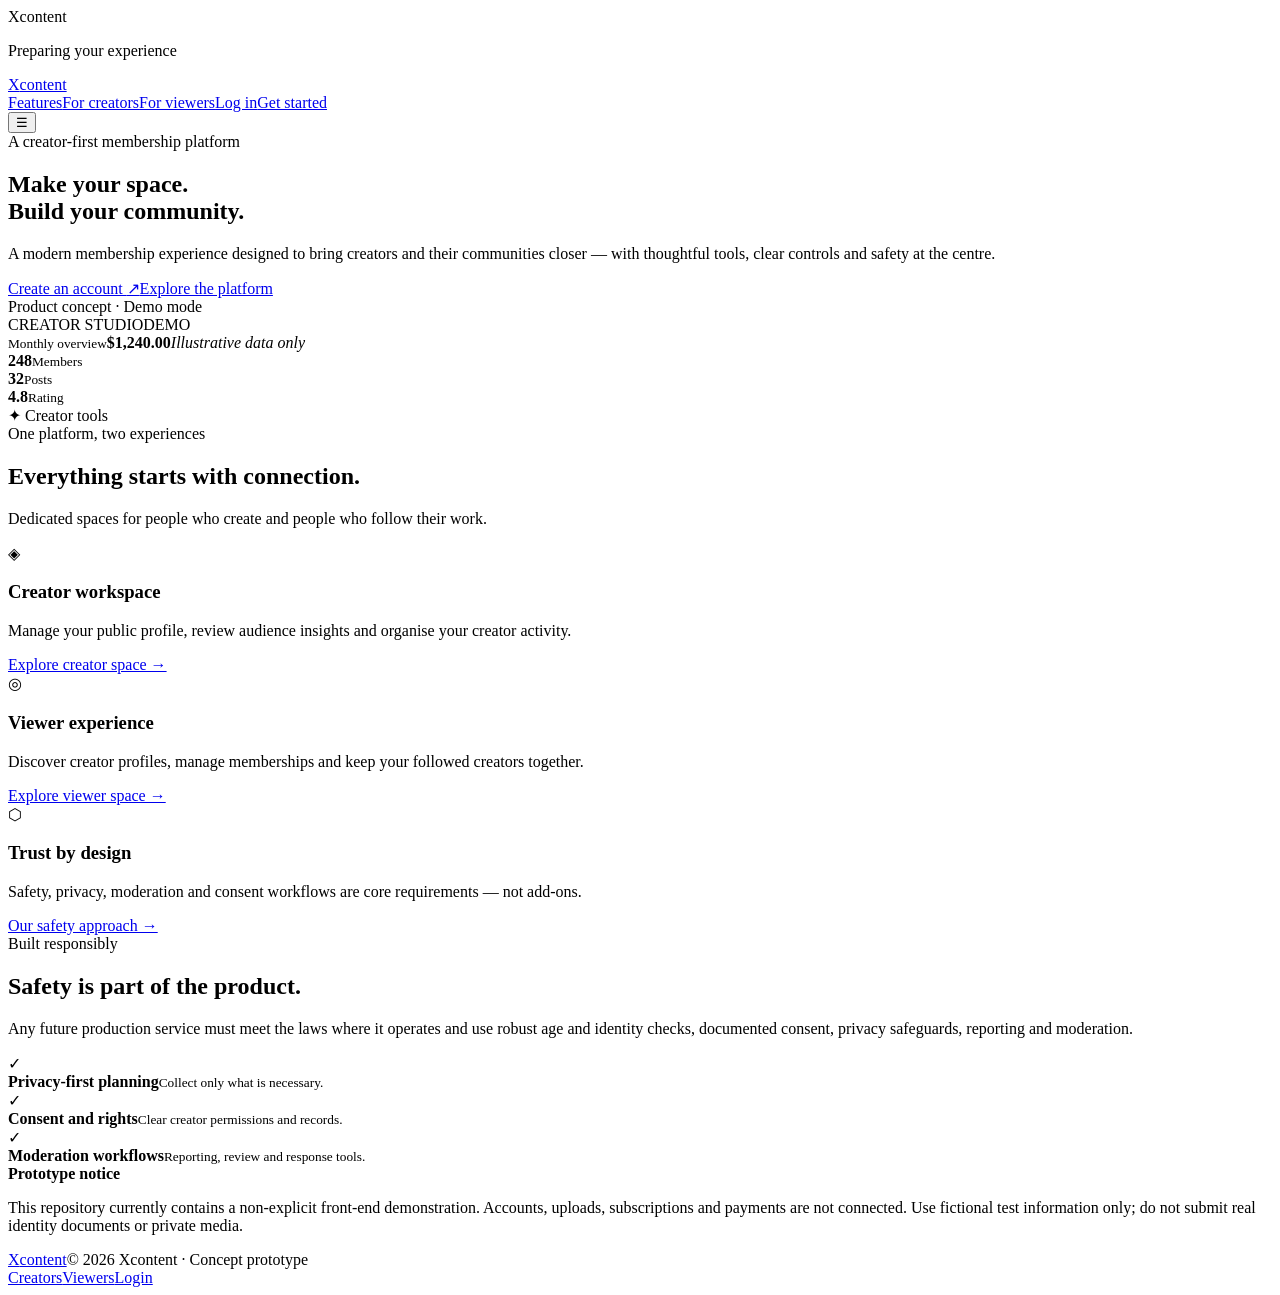
==== index.html @ 1360cf76 "Add Xcontent public homepage" ====
<!doctype html>
<html lang="en">
<head>
  <meta charset="utf-8"><meta name="viewport" content="width=device-width,initial-scale=1">
  <meta name="theme-color" content="#09090e">
  <meta name="description" content="Xcontent — a creator-first membership platform concept.">
  <title>Xcontent — Your content. Your community.</title>
  <link rel="stylesheet" href="assets/css/styles.css">
  <script defer src="assets/js/loader.js"></script><script defer src="assets/js/app.js"></script>
</head>
<body data-page="home">
  <div class="page-loader" id="pageLoader"><div class="loader-mark">X<span>content</span></div><div class="loader-track"><i></i></div><p>Preparing your experience</p></div>
  <header class="site-header"><a class="brand" href="index.html">X<span>content</span></a><nav><a href="#features">Features</a><a href="creator/index.html">For creators</a><a href="viewer/index.html">For viewers</a><a class="nav-login" href="auth/login.html">Log in</a><a class="button button-small" href="auth/register.html">Get started</a></nav><button class="menu-toggle" aria-label="Open menu">☰</button></header>
  <main>
    <section class="hero container">
      <div class="hero-copy"><span class="eyebrow">A creator-first membership platform</span><h1>Make your space.<br><span class="gradient-text">Build your community.</span></h1><p class="lead">A modern membership experience designed to bring creators and their communities closer — with thoughtful tools, clear controls and safety at the centre.</p><div class="hero-actions"><a class="button" href="auth/register.html">Create an account <span>↗</span></a><a class="button button-ghost" href="#features">Explore the platform</a></div><div class="hero-note"><span class="status-dot"></span> Product concept · Demo mode</div></div>
      <div class="hero-art"><div class="glow-orb"></div><div class="dashboard-preview"><div class="preview-top"><span>CREATOR STUDIO</span><span class="demo-pill">DEMO</span></div><div class="preview-balance"><small>Monthly overview</small><strong>$1,240<span>.00</span></strong><em>Illustrative data only</em></div><div class="preview-chart"><i style="height:30%"></i><i style="height:47%"></i><i style="height:38%"></i><i style="height:68%"></i><i style="height:55%"></i><i style="height:86%"></i><i style="height:72%"></i><i style="height:100%"></i></div><div class="preview-stats"><div><b>248</b><small>Members</small></div><div><b>32</b><small>Posts</small></div><div><b>4.8</b><small>Rating</small></div></div></div><div class="floating-chip">✦ Creator tools</div></div>
    </section>
    <section class="section container" id="features"><div class="section-heading"><span class="eyebrow">One platform, two experiences</span><h2>Everything starts with <span class="gradient-text">connection.</span></h2><p>Dedicated spaces for people who create and people who follow their work.</p></div><div class="feature-grid"><article class="feature-card"><div class="feature-icon">◈</div><h3>Creator workspace</h3><p>Manage your public profile, review audience insights and organise your creator activity.</p><a href="creator/index.html" class="text-link">Explore creator space →</a></article><article class="feature-card"><div class="feature-icon">◎</div><h3>Viewer experience</h3><p>Discover creator profiles, manage memberships and keep your followed creators together.</p><a href="viewer/index.html" class="text-link">Explore viewer space →</a></article><article class="feature-card"><div class="feature-icon">⬡</div><h3>Trust by design</h3><p>Safety, privacy, moderation and consent workflows are core requirements — not add-ons.</p><a href="#safety" class="text-link">Our safety approach →</a></article></div></section>
    <section class="section container split-section" id="safety"><div><span class="eyebrow">Built responsibly</span><h2>Safety is part of the product.</h2><p>Any future production service must meet the laws where it operates and use robust age and identity checks, documented consent, privacy safeguards, reporting and moderation.</p></div><div class="safety-panel"><div class="safety-row"><span>✓</span><div><b>Privacy-first planning</b><small>Collect only what is necessary.</small></div></div><div class="safety-row"><span>✓</span><div><b>Consent and rights</b><small>Clear creator permissions and records.</small></div></div><div class="safety-row"><span>✓</span><div><b>Moderation workflows</b><small>Reporting, review and response tools.</small></div></div></div></section>
    <section class="container prototype-notice"><b>Prototype notice</b><p>This repository currently contains a non-explicit front-end demonstration. Accounts, uploads, subscriptions and payments are not connected. Use fictional test information only; do not submit real identity documents or private media.</p></section>
  </main>
  <footer class="site-footer"><div class="container footer-inner"><a class="brand" href="index.html">X<span>content</span></a><span>© 2026 Xcontent · Concept prototype</span><div><a href="creator/index.html">Creators</a><a href="viewer/index.html">Viewers</a><a href="auth/login.html">Login</a></div></div></footer>
</body></html>
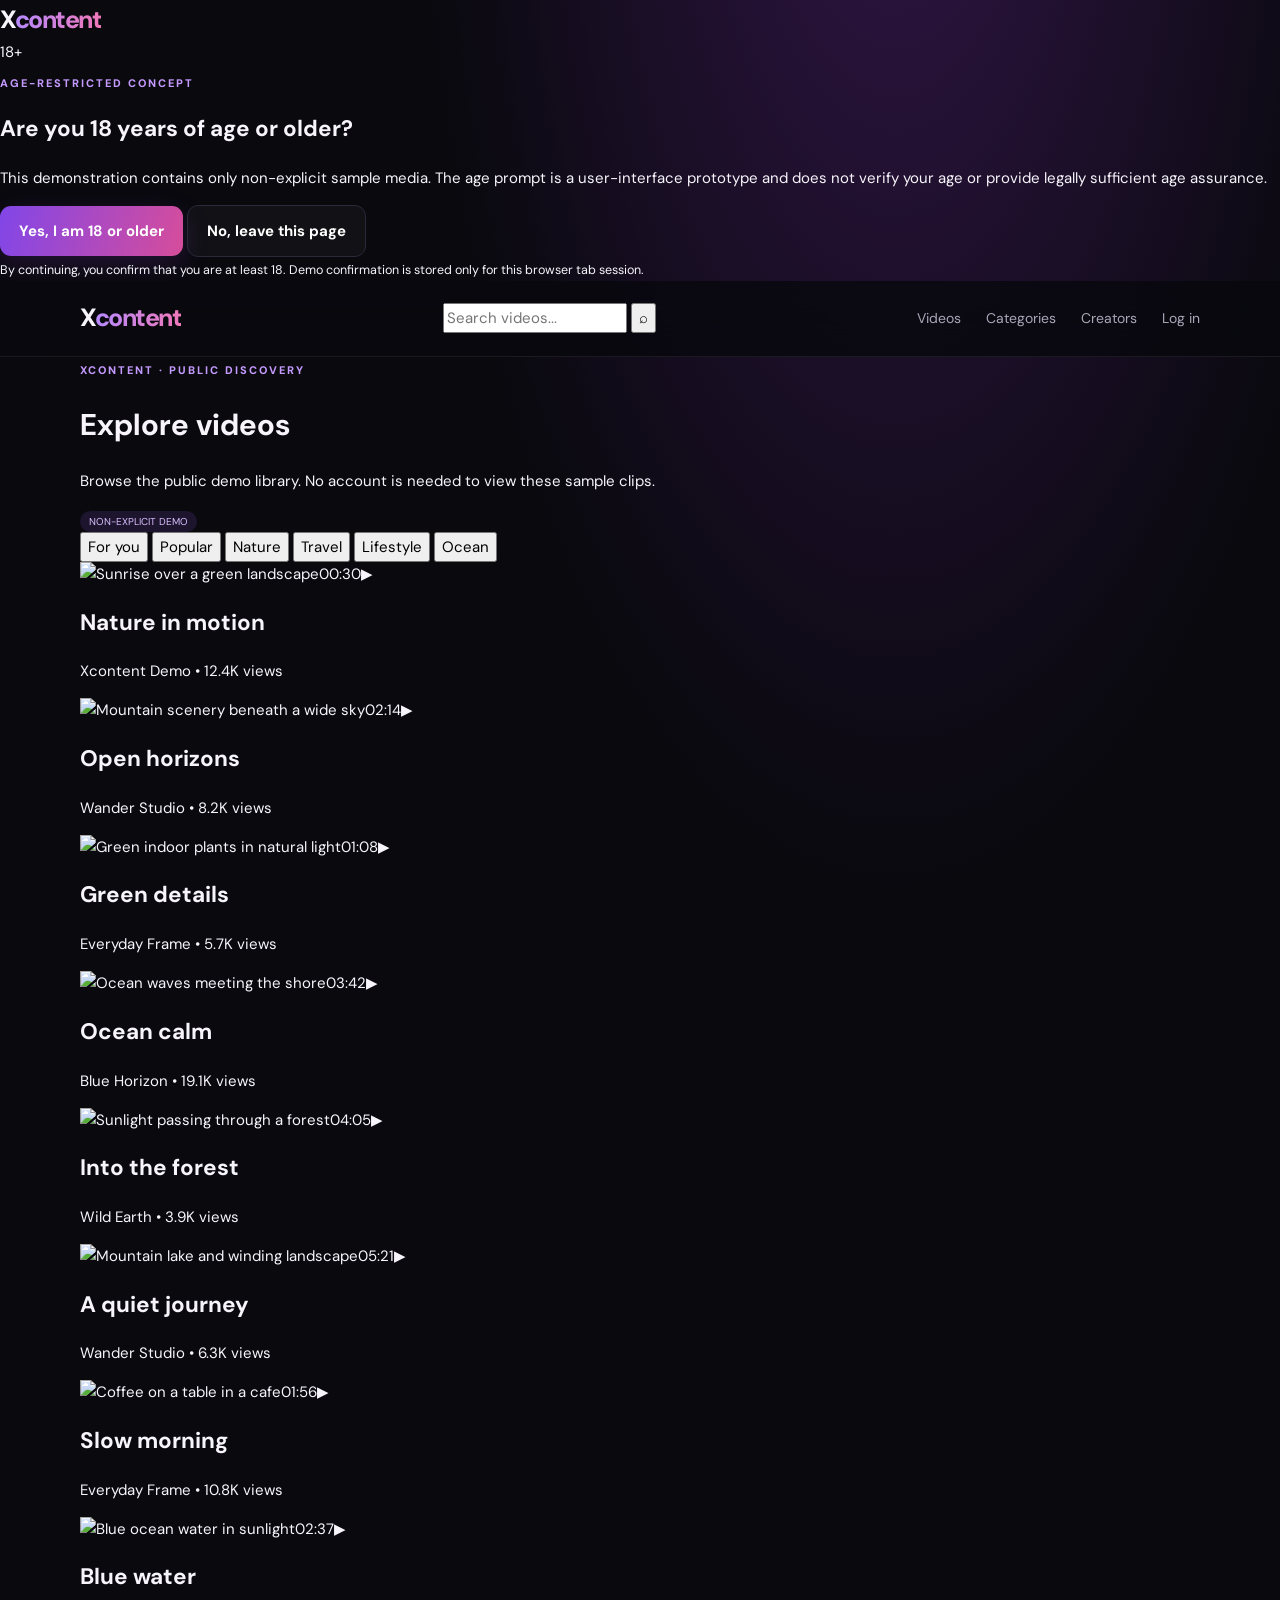
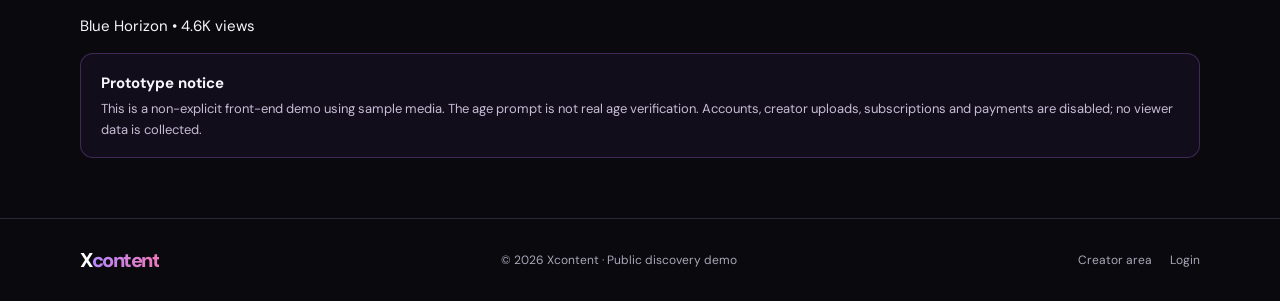
==== commit 2de9d705: "Redesign homepage as public video discovery experience" ====
--- a/index.html
+++ b/index.html
@@ -1,24 +1,101 @@
 <!doctype html>
 <html lang="en">
 <head>
-  <meta charset="utf-8"><meta name="viewport" content="width=device-width,initial-scale=1">
+  <meta charset="utf-8">
+  <meta name="viewport" content="width=device-width,initial-scale=1">
   <meta name="theme-color" content="#09090e">
-  <meta name="description" content="Xcontent — a creator-first membership platform concept.">
-  <title>Xcontent — Your content. Your community.</title>
+  <meta name="description" content="Xcontent — a public discovery and video-viewing interface concept.">
+  <title>Xcontent — Discover videos</title>
   <link rel="stylesheet" href="assets/css/styles.css">
-  <script defer src="assets/js/loader.js"></script><script defer src="assets/js/app.js"></script>
+  <script defer src="assets/js/loader.js"></script>
+  <script defer src="assets/js/app.js"></script>
 </head>
-<body data-page="home">
+<body data-page="public-home" data-age-gate="true">
   <div class="page-loader" id="pageLoader"><div class="loader-mark">X<span>content</span></div><div class="loader-track"><i></i></div><p>Preparing your experience</p></div>
-  <header class="site-header"><a class="brand" href="index.html">X<span>content</span></a><nav><a href="#features">Features</a><a href="creator/index.html">For creators</a><a href="viewer/index.html">For viewers</a><a class="nav-login" href="auth/login.html">Log in</a><a class="button button-small" href="auth/register.html">Get started</a></nav><button class="menu-toggle" aria-label="Open menu">☰</button></header>
-  <main>
-    <section class="hero container">
-      <div class="hero-copy"><span class="eyebrow">A creator-first membership platform</span><h1>Make your space.<br><span class="gradient-text">Build your community.</span></h1><p class="lead">A modern membership experience designed to bring creators and their communities closer — with thoughtful tools, clear controls and safety at the centre.</p><div class="hero-actions"><a class="button" href="auth/register.html">Create an account <span>↗</span></a><a class="button button-ghost" href="#features">Explore the platform</a></div><div class="hero-note"><span class="status-dot"></span> Product concept · Demo mode</div></div>
-      <div class="hero-art"><div class="glow-orb"></div><div class="dashboard-preview"><div class="preview-top"><span>CREATOR STUDIO</span><span class="demo-pill">DEMO</span></div><div class="preview-balance"><small>Monthly overview</small><strong>$1,240<span>.00</span></strong><em>Illustrative data only</em></div><div class="preview-chart"><i style="height:30%"></i><i style="height:47%"></i><i style="height:38%"></i><i style="height:68%"></i><i style="height:55%"></i><i style="height:86%"></i><i style="height:72%"></i><i style="height:100%"></i></div><div class="preview-stats"><div><b>248</b><small>Members</small></div><div><b>32</b><small>Posts</small></div><div><b>4.8</b><small>Rating</small></div></div></div><div class="floating-chip">✦ Creator tools</div></div>
+
+  <section class="age-gate" id="ageGate" aria-labelledby="ageTitle" role="dialog" aria-modal="true">
+    <div class="age-gate-card">
+      <div class="brand age-brand">X<span>content</span></div>
+      <div class="age-symbol">18+</div>
+      <p class="eyebrow">Age-restricted concept</p>
+      <h1 id="ageTitle">Are you 18 years of age or older?</h1>
+      <p>This demonstration contains only non-explicit sample media. The age prompt is a user-interface prototype and does not verify your age or provide legally sufficient age assurance.</p>
+      <div class="age-actions">
+        <button class="button" id="ageConfirm" type="button">Yes, I am 18 or older</button>
+        <a class="button button-ghost" href="https://www.google.com/" rel="noopener">No, leave this page</a>
+      </div>
+      <small>By continuing, you confirm that you are at least 18. Demo confirmation is stored only for this browser tab session.</small>
+    </div>
+  </section>
+
+  <header class="site-header public-header">
+    <a class="brand" href="index.html">X<span>content</span></a>
+    <form class="search-box" id="videoSearch" role="search">
+      <input id="searchInput" type="search" placeholder="Search videos..." aria-label="Search videos">
+      <button type="submit" aria-label="Search">⌕</button>
+    </form>
+    <nav>
+      <a class="active" href="index.html">Videos</a>
+      <a href="#categories">Categories</a>
+      <a href="creator/index.html">Creators</a>
+      <a class="nav-login" href="auth/login.html">Log in</a>
+    </nav>
+    <button class="menu-toggle" aria-label="Open menu">☰</button>
+  </header>
+
+  <main class="public-main container">
+    <div class="public-welcome">
+      <div><span class="eyebrow">XCONTENT · PUBLIC DISCOVERY</span><h1>Explore videos</h1><p>Browse the public demo library. No account is needed to view these sample clips.</p></div>
+      <span class="demo-pill">NON-EXPLICIT DEMO</span>
+    </div>
+
+    <nav class="category-bar" id="categories" aria-label="Video categories">
+      <button class="category-chip active" data-filter="all" type="button">For you</button>
+      <button class="category-chip" data-filter="popular" type="button">Popular</button>
+      <button class="category-chip" data-filter="nature" type="button">Nature</button>
+      <button class="category-chip" data-filter="travel" type="button">Travel</button>
+      <button class="category-chip" data-filter="lifestyle" type="button">Lifestyle</button>
+      <button class="category-chip" data-filter="ocean" type="button">Ocean</button>
+    </nav>
+
+    <section class="video-grid" id="videoGrid" aria-label="Video library">
+      <a class="video-card" href="watch.html" data-category="popular nature" data-title="Nature in motion peaceful flower field">
+        <div class="thumb-wrap"><img src="https://images.unsplash.com/photo-1470252649378-9c29740c9fa8?w=800&auto=format&fit=crop&q=85" alt="Sunrise over a green landscape"><span class="duration">00:30</span><span class="play-overlay">▶</span></div>
+        <div class="video-card-info"><h2>Nature in motion</h2><p> Xcontent Demo <span>•</span> 12.4K views</p></div>
+      </a>
+      <a class="video-card" href="watch.html" data-category="travel popular" data-title="Open horizons mountain travel">
+        <div class="thumb-wrap"><img src="https://images.unsplash.com/photo-1500530855697-b586d89ba3ee?w=800&auto=format&fit=crop&q=85" alt="Mountain scenery beneath a wide sky"><span class="duration">02:14</span><span class="play-overlay">▶</span></div>
+        <div class="video-card-info"><h2>Open horizons</h2><p>Wander Studio <span>•</span> 8.2K views</p></div>
+      </a>
+      <a class="video-card" href="watch.html" data-category="lifestyle" data-title="Green details indoor plants lifestyle">
+        <div class="thumb-wrap"><img src="https://images.unsplash.com/photo-1497250681960-ef046c08a56e?w=800&auto=format&fit=crop&q=85" alt="Green indoor plants in natural light"><span class="duration">01:08</span><span class="play-overlay">▶</span></div>
+        <div class="video-card-info"><h2>Green details</h2><p>Everyday Frame <span>•</span> 5.7K views</p></div>
+      </a>
+      <a class="video-card" href="watch.html" data-category="ocean popular" data-title="Ocean calm waves shore">
+        <div class="thumb-wrap"><img src="https://images.unsplash.com/photo-1518837695005-2083093ee35b?w=800&auto=format&fit=crop&q=85" alt="Ocean waves meeting the shore"><span class="duration">03:42</span><span class="play-overlay">▶</span></div>
+        <div class="video-card-info"><h2>Ocean calm</h2><p>Blue Horizon <span>•</span> 19.1K views</p></div>
+      </a>
+      <a class="video-card" href="watch.html" data-category="nature" data-title="Forest path nature walk">
+        <div class="thumb-wrap"><img src="https://images.unsplash.com/photo-1448375240586-882707db888b?w=800&auto=format&fit=crop&q=85" alt="Sunlight passing through a forest"><span class="duration">04:05</span><span class="play-overlay">▶</span></div>
+        <div class="video-card-info"><h2>Into the forest</h2><p>Wild Earth <span>•</span> 3.9K views</p></div>
+      </a>
+      <a class="video-card" href="watch.html" data-category="travel" data-title="Coastal road travel journey">
+        <div class="thumb-wrap"><img src="https://images.unsplash.com/photo-1501785888041-af3ef285b470?w=800&auto=format&fit=crop&q=85" alt="Mountain lake and winding landscape"><span class="duration">05:21</span><span class="play-overlay">▶</span></div>
+        <div class="video-card-info"><h2>A quiet journey</h2><p>Wander Studio <span>•</span> 6.3K views</p></div>
+      </a>
+      <a class="video-card" href="watch.html" data-category="lifestyle popular" data-title="Slow morning coffee lifestyle">
+        <div class="thumb-wrap"><img src="https://images.unsplash.com/photo-1445116572660-236099ec97a0?w=800&auto=format&fit=crop&q=85" alt="Coffee on a table in a cafe"><span class="duration">01:56</span><span class="play-overlay">▶</span></div>
+        <div class="video-card-info"><h2>Slow morning</h2><p>Everyday Frame <span>•</span> 10.8K views</p></div>
+      </a>
+      <a class="video-card" href="watch.html" data-category="ocean" data-title="Blue water ocean waves">
+        <div class="thumb-wrap"><img src="https://images.unsplash.com/photo-1500375592092-40eb2168fd21?w=800&auto=format&fit=crop&q=85" alt="Blue ocean water in sunlight"><span class="duration">02:37</span><span class="play-overlay">▶</span></div>
+        <div class="video-card-info"><h2>Blue water</h2><p>Blue Horizon <span>•</span> 4.6K views</p></div>
+      </a>
     </section>
-    <section class="section container" id="features"><div class="section-heading"><span class="eyebrow">One platform, two experiences</span><h2>Everything starts with <span class="gradient-text">connection.</span></h2><p>Dedicated spaces for people who create and people who follow their work.</p></div><div class="feature-grid"><article class="feature-card"><div class="feature-icon">◈</div><h3>Creator workspace</h3><p>Manage your public profile, review audience insights and organise your creator activity.</p><a href="creator/index.html" class="text-link">Explore creator space →</a></article><article class="feature-card"><div class="feature-icon">◎</div><h3>Viewer experience</h3><p>Discover creator profiles, manage memberships and keep your followed creators together.</p><a href="viewer/index.html" class="text-link">Explore viewer space →</a></article><article class="feature-card"><div class="feature-icon">⬡</div><h3>Trust by design</h3><p>Safety, privacy, moderation and consent workflows are core requirements — not add-ons.</p><a href="#safety" class="text-link">Our safety approach →</a></article></div></section>
-    <section class="section container split-section" id="safety"><div><span class="eyebrow">Built responsibly</span><h2>Safety is part of the product.</h2><p>Any future production service must meet the laws where it operates and use robust age and identity checks, documented consent, privacy safeguards, reporting and moderation.</p></div><div class="safety-panel"><div class="safety-row"><span>✓</span><div><b>Privacy-first planning</b><small>Collect only what is necessary.</small></div></div><div class="safety-row"><span>✓</span><div><b>Consent and rights</b><small>Clear creator permissions and records.</small></div></div><div class="safety-row"><span>✓</span><div><b>Moderation workflows</b><small>Reporting, review and response tools.</small></div></div></div></section>
-    <section class="container prototype-notice"><b>Prototype notice</b><p>This repository currently contains a non-explicit front-end demonstration. Accounts, uploads, subscriptions and payments are not connected. Use fictional test information only; do not submit real identity documents or private media.</p></section>
+    <p class="empty-results" id="emptyResults" hidden>No demo videos match your search.</p>
+    <div class="prototype-notice public-notice"><b>Prototype notice</b><p>This is a non-explicit front-end demo using sample media. The age prompt is not real age verification. Accounts, creator uploads, subscriptions and payments are disabled; no viewer data is collected.</p></div>
   </main>
-  <footer class="site-footer"><div class="container footer-inner"><a class="brand" href="index.html">X<span>content</span></a><span>© 2026 Xcontent · Concept prototype</span><div><a href="creator/index.html">Creators</a><a href="viewer/index.html">Viewers</a><a href="auth/login.html">Login</a></div></div></footer>
-</body></html>+
+  <footer class="site-footer"><div class="container footer-inner"><a class="brand" href="index.html">X<span>content</span></a><span>© 2026 Xcontent · Public discovery demo</span><div><a href="creator/index.html">Creator area</a><a href="auth/login.html">Login</a></div></div></footer>
+</body>
+</html>
--- a/assets/css/styles.css
+++ b/assets/css/styles.css
@@ -0,0 +1,29 @@
+@import url('https://fonts.googleapis.com/css2?family=DM+Sans:wght@400;500;600;700;800&display=swap');
+:root{--bg:#09090e;--panel:#12121b;--panel2:#191925;--line:#29293a;--text:#f7f5fb;--muted:#aaa7b8;--purple:#a16bff;--pink:#ed5aa8;--mint:#5fe0b1}
+*{box-sizing:border-box}html{scroll-behavior:smooth}body{margin:0;background:radial-gradient(ellipse at 70% -15%,#321648 0,transparent 38%),var(--bg);color:var(--text);font:15px/1.6 'DM Sans',Inter,system-ui,sans-serif}a{color:inherit;text-decoration:none}button,input{font:inherit}.container{width:min(1120px,calc(100% - 42px));margin:auto}.site-header{height:76px;padding:0 max(21px,calc((100vw - 1120px)/2));display:flex;align-items:center;justify-content:space-between;border-bottom:1px solid #ffffff12;background:#09090edb;backdrop-filter:blur(18px);position:sticky;top:0;z-index:20}.brand{font-size:25px;font-weight:800;letter-spacing:-1.5px}.brand span,.gradient-text{background:linear-gradient(95deg,#b58aff,#f078b8);background-clip:text;color:transparent}.site-header nav{display:flex;align-items:center;gap:25px}.site-header nav>a:not(.button){color:var(--muted);font-size:14px}.site-header nav>a:hover{color:white}.button{display:inline-flex;align-items:center;justify-content:center;gap:10px;padding:13px 19px;border-radius:11px;background:linear-gradient(105deg,#8146e8,#d64d9b);color:white;font-weight:700;border:0;box-shadow:0 9px 28px #9a46df30;transition:transform .2s,filter .2s}.button:hover{transform:translateY(-2px);filter:brightness(1.1)}.button-small{padding:9px 14px;font-size:13px}.button-ghost{background:#ffffff08;border:1px solid var(--line);box-shadow:none}.menu-toggle{display:none;background:none;color:white;border:0;font-size:24px}.hero{min-height:610px;display:grid;grid-template-columns:1.1fr .9fr;align-items:center;gap:55px;padding-top:55px;padding-bottom:70px}.eyebrow{font-size:11px;letter-spacing:2px;text-transform:uppercase;color:#c59aff;font-weight:800}.hero h1{font-size:clamp(42px,6vw,68px);line-height:1.05;letter-spacing:-3px;margin:16px 0}.lead{font-size:17px;max-width:570px;color:var(--muted)}.hero-actions{display:flex;gap:13px;flex-wrap:wrap;margin-top:27px}.hero-note{margin-top:25px;color:var(--muted);font-size:12px}.status-dot{display:inline-block;width:7px;height:7px;background:var(--mint);border-radius:50%;margin-right:8px;box-shadow:0 0 12px var(--mint)}.hero-art{position:relative;min-height:390px;display:grid;place-items:center}.glow-orb{position:absolute;width:320px;height:320px;border-radius:50%;background:linear-gradient(140deg,#8b48e8,#e84d9d);filter:blur(90px);opacity:.28}.dashboard-preview{z-index:1;width:min(100%,420px);padding:23px;border:1px solid #ffffff20;border-radius:22px;background:linear-gradient(145deg,#1b1725ee,#11111aee);box-shadow:0 35px 90px #0009;transform:rotate(2deg)}.preview-top{display:flex;justify-content:space-between;font-size:10px;letter-spacing:1.5px;color:var(--muted);font-weight:800}.demo-pill,.tag{font-size:10px;padding:4px 9px;border-radius:20px;color:#d9bfff;background:#9a5bff22}.preview-balance{margin-top:24px}.preview-balance small,.preview-balance em{display:block;color:var(--muted);font-size:12px}.preview-balance strong{display:block;font-size:38px;letter-spacing:-1px}.preview-balance strong span{font-size:19px;color:#aaa}.preview-balance em{font-style:normal}.preview-chart{height:100px;display:flex;align-items:end;gap:9px;margin-top:20px}.preview-chart i{flex:1;border-radius:6px 6px 2px 2px;background:linear-gradient(#bd8aff,#d64f9e)}.preview-stats{display:grid;grid-template-columns:repeat(3,1fr);gap:9px;margin-top:18px}.preview-stats div{background:#ffffff09;border-radius:10px;padding:11px}.preview-stats b,.preview-stats small{display:block}.preview-stats small{font-size:11px;color:var(--muted)}.floating-chip{position:absolute;z-index:2;bottom:28px;right:-5px;padding:12px 17px;border:1px solid #ffffff22;border-radius:12px;background:#21182d;color:#e8d7ff;box-shadow:0 12px 30px #0008}.section{padding-top:58px;padding-bottom:60px}.section-heading{text-align:center;max-width:650px;margin:0 auto 28px}.section-heading h2,.split-section h2{font-size:clamp(30px,4vw,43px);line-height:1.15;letter-spacing:-1.5px;margin:12px 0}.section-heading p,.split-section p{color:var(--muted)}.feature-grid{display:grid;grid-template-columns:repeat(3,1fr);gap:16px}.feature-card,.safety-panel{padding:24px;background:var(--panel);border:1px solid var(--line);border-radius:17px}.feature-icon{width:42px;height:42px;border-radius:13px;background:#995dff22;color:#d9baff;display:grid;place-items:center;font-size:22px}.feature-card h3{margin:17px 0 6px}.feature-card p{color:var(--muted);font-size:14px;min-height:68px}.text-link{font-size:13px;color:#cda9ff;font-weight:700}.split-section{display:grid;grid-template-columns:1fr 1fr;gap:55px;align-items:center}.safety-row{display:flex;gap:14px;padding:14px 0;border-bottom:1px solid var(--line)}.safety-row:last-child{border:0}.safety-row>span{width:27px;height:27px;display:grid;place-items:center;background:#5fe0b122;color:var(--mint);border-radius:50%}.safety-row b,.safety-row small{display:block}.safety-row small{color:var(--muted);font-size:12px}.prototype-notice{padding:17px 20px;border:1px solid #9865d355;border-radius:13px;background:#8c54d511;margin-top:10px;margin-bottom:60px}.prototype-notice p{margin:4px 0 0;color:#c6bdd5;font-size:13px}.site-footer{border-top:1px solid var(--line);padding:25px 0;color:var(--muted);font-size:12px}.footer-inner{display:flex;align-items:center;justify-content:space-between;gap:15px}.footer-inner .brand{color:white;font-size:20px}.footer-inner div{display:flex;gap:18px}.page-loader{position:fixed;inset:0;z-index:100;background:#09090e;display:flex;flex-direction:column;align-items:center;justify-content:center;transition:opacity .45s,visibility .45s}.page-loader.done{opacity:0;visibility:hidden}.loader-mark{font-size:30px;font-weight:800;letter-spacing:-1.5px}.loader-mark span{color:#c08bff}.loader-track{width:150px;height:3px;background:#282333;border-radius:5px;overflow:hidden;margin-top:19px}.loader-track i{display:block;height:100%;width:35%;background:linear-gradient(90deg,var(--purple),var(--pink));animation:loadbar 1.1s ease-in-out infinite}.page-loader p{color:var(--muted);font-size:11px;letter-spacing:1px}@keyframes loadbar{0%{transform:translateX(-110%)}100%{transform:translateX(310%)}}.auth-wrap{min-height:calc(100vh - 150px);display:grid;place-items:center;padding:45px 0}.auth-card{width:min(450px,100%);padding:30px;background:linear-gradient(145deg,#171522,#101018);border:1px solid var(--line);border-radius:20px;box-shadow:0 25px 80px #0007;animation:card-enter .55s cubic-bezier(.2,.8,.2,1) both}.auth-card h1{font-size:32px;line-height:1.15;letter-spacing:-1px;margin:10px 0}.auth-card>p{color:var(--muted);font-size:13px}.field{display:block;margin:17px 0}.field span{display:block;color:#d7d2e1;font-size:12px;margin-bottom:7px}.field input,.field select{width:100%;padding:13px 14px;border:1px solid #343044;border-radius:10px;background:#0c0c13;color:white;outline:none;transition:border .2s,box-shadow .2s}.field input:focus,.field select:focus{border-color:#a16bff;box-shadow:0 0 0 3px #a16bff20}.full{width:100%;margin-top:8px}.form-foot{font-size:12px!important}.form-foot a{color:#c99aff;text-decoration:underline}.form-message{min-height:20px;color:#ff9bbd;font-size:12px}.dashboard-layout{display:grid;grid-template-columns:220px 1fr;gap:18px;padding:45px 0 70px}.sidebar,.dash-content{background:var(--panel);border:1px solid var(--line);border-radius:16px;padding:18px}.sidebar a{display:block;padding:10px 12px;border-radius:9px;color:var(--muted);font-size:13px;margin-top:5px}.sidebar a.active,.sidebar a:hover{background:#985dff20;color:white}.dash-content h1{font-size:30px;letter-spacing:-1px;margin:5px 0}.dash-content>p{color:var(--muted)}.metric-grid{display:grid;grid-template-columns:repeat(3,1fr);gap:12px;margin:22px 0}.metric{padding:16px;border:1px solid var(--line);border-radius:12px;background:var(--panel2)}.metric small{color:var(--muted);display:block}.metric strong{font-size:25px}.demo-table{width:100%;border-collapse:collapse;margin-top:15px}.demo-table td,.demo-table th{text-align:left;padding:12px 8px;border-bottom:1px solid var(--line);font-size:12px}.demo-table th{color:var(--muted)}.empty-state{padding:30px;text-align:center;border:1px dashed #494256;border-radius:12px;color:var(--muted)}.toast{position:fixed;bottom:22px;left:50%;transform:translateX(-50%);padding:12px 18px;background:#292337;border:1px solid #655080;border-radius:10px;z-index:80;display:none;color:white;font-size:13px}
+@keyframes card-enter{from{opacity:0;transform:translateY(22px) scale(.98)}to{opacity:1;transform:none}}
+@media(max-width:760px){.site-header nav{display:none;position:absolute;top:75px;left:0;right:0;padding:18px 22px;background:#11111a;border-bottom:1px solid var(--line);flex-direction:column;align-items:stretch;gap:14px}.site-header nav.open{display:flex}.menu-toggle{display:block}.hero{grid-template-columns:1fr;padding-top:45px;gap:15px}.hero-art{min-height:330px}.feature-grid,.split-section{grid-template-columns:1fr}.split-section{gap:20px}.footer-inner{flex-direction:column}.dashboard-layout{grid-template-columns:1fr}.sidebar{display:flex;overflow:auto;gap:4px}.sidebar a{white-space:nowrap}.metric-grid{grid-template-columns:1fr 1fr}}
+
+/* Viewer demo media gallery */
+.media-section{margin-top:42px;padding-top:30px;border-top:1px solid var(--line)}
+.media-heading{display:flex;align-items:flex-start;justify-content:space-between;gap:18px;margin-bottom:20px}
+.media-heading h2{font-size:clamp(25px,3vw,34px);letter-spacing:-1px;margin:7px 0}
+.media-heading p{margin:0;color:var(--muted);font-size:13px;max-width:620px}
+.video-feature{display:grid;grid-template-columns:1.35fr .8fr;gap:20px;align-items:center;padding:14px;background:var(--panel2);border:1px solid var(--line);border-radius:16px}
+.video-frame{overflow:hidden;border-radius:11px;background:#050508;aspect-ratio:16/9}
+.video-frame video{display:block;width:100%;height:100%;object-fit:cover}
+.video-copy{padding:10px}
+.media-type{font-size:10px;letter-spacing:1.5px;color:#c59aff;font-weight:800}
+.video-copy h3{font-size:22px;margin:9px 0}
+.video-copy p,.video-copy small{color:var(--muted);font-size:13px}
+.gallery-title{margin:28px 0 14px}
+.photo-grid{display:grid;grid-template-columns:repeat(4,minmax(0,1fr));gap:13px}
+.photo-card{margin:0;overflow:hidden;background:var(--panel2);border:1px solid var(--line);border-radius:13px}
+.photo-card img{display:block;width:100%;aspect-ratio:4/3;object-fit:cover;transition:transform .35s}
+.photo-card:hover img{transform:scale(1.045)}
+.photo-card figcaption{padding:11px 12px}
+.photo-card figcaption b,.photo-card figcaption span{display:block}
+.photo-card figcaption b{font-size:13px}
+.photo-card figcaption span{font-size:11px;color:var(--muted);margin-top:3px}
+.media-credit{font-size:11px;color:var(--muted);margin-top:14px}
+@media(max-width:760px){.video-feature{grid-template-columns:1fr}.video-copy{padding:5px}.photo-grid{grid-template-columns:repeat(2,minmax(0,1fr))}.media-heading{align-items:flex-start}}
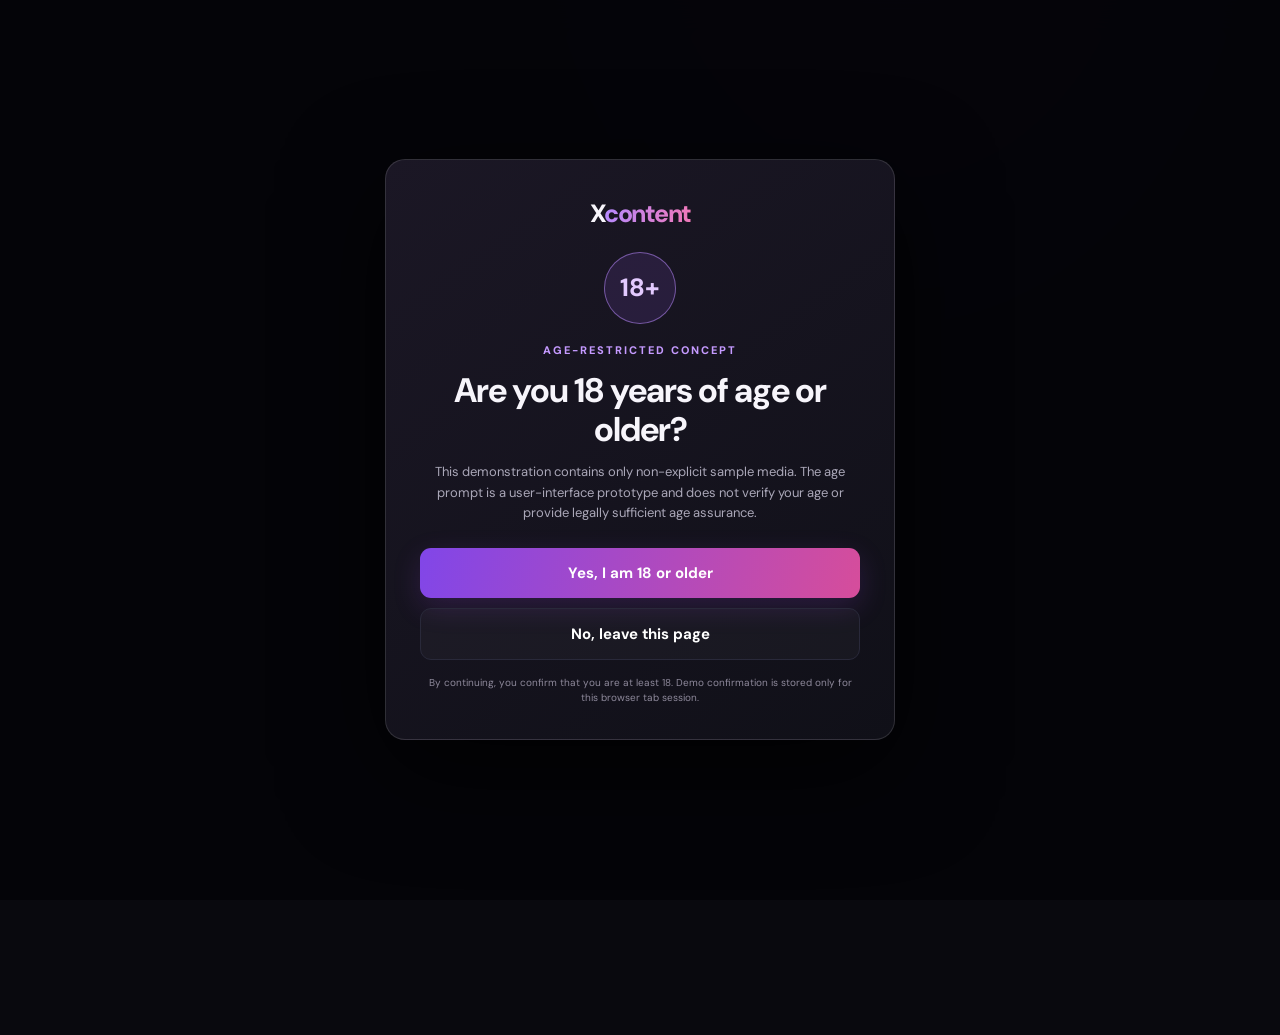
==== commit 4dc14aa0: "Load Supabase public video catalogue" ====
--- a/index.html
+++ b/index.html
@@ -7,7 +7,7 @@
   <meta name="description" content="Xcontent — a public discovery and video-viewing interface concept.">
   <title>Xcontent — Discover videos</title>
   <link rel="stylesheet" href="assets/css/styles.css">
-  <script defer src="assets/js/loader.js"></script>
+  <script defer src="https://cdn.jsdelivr.net/npm/@supabase/supabase-js@2.58.0/dist/umd/supabase.js"></script><script defer src="assets/js/supabase-config.js"></script><script defer src="assets/js/backend.js"></script><script defer src="assets/js/loader.js"></script>
   <script defer src="assets/js/app.js"></script>
 </head>
 <body data-page="public-home" data-age-gate="true">
--- a/assets/css/styles.css
+++ b/assets/css/styles.css
@@ -27,3 +27,97 @@
 .photo-card figcaption span{font-size:11px;color:var(--muted);margin-top:3px}
 .media-credit{font-size:11px;color:var(--muted);margin-top:14px}
 @media(max-width:760px){.video-feature{grid-template-columns:1fr}.video-copy{padding:5px}.photo-grid{grid-template-columns:repeat(2,minmax(0,1fr))}.media-heading{align-items:flex-start}}
+
+/* Public video discovery and age-gate prototype */
+.age-gate{position:fixed;inset:0;z-index:200;display:none;place-items:center;padding:22px;background:rgba(5,5,9,.97);backdrop-filter:blur(16px)}
+.age-gate.visible{display:grid}
+.age-gate-card{width:min(510px,100%);padding:34px;text-align:center;border:1px solid #ffffff20;border-radius:20px;background:linear-gradient(145deg,#1b1725,#101018);box-shadow:0 30px 100px #000b;animation:card-enter .45s ease both}
+.age-brand{display:inline-block;margin-bottom:18px}
+.age-symbol{width:72px;height:72px;display:grid;place-items:center;margin:0 auto 18px;border:1px solid #bb8cff88;border-radius:50%;background:#9c61ff20;color:#e3caff;font-size:25px;font-weight:800}
+.age-gate-card h1{font-size:clamp(25px,5vw,34px);line-height:1.15;letter-spacing:-1px;margin:10px 0}
+.age-gate-card>p:not(.eyebrow){color:var(--muted);font-size:13px}
+.age-actions{display:grid;gap:10px;margin:24px 0 15px}
+.age-actions .button{width:100%;cursor:pointer}
+.age-gate-card>small{display:block;color:#8e899b;font-size:10px;line-height:1.5}
+body.age-locked{overflow:hidden}
+body.age-locked .site-header,body.age-locked main,body.age-locked footer{visibility:hidden}
+.public-header{gap:22px}
+.public-header nav{gap:19px}
+.public-header nav a.active{color:white}
+.search-box{display:flex;flex:1;max-width:420px;border:1px solid var(--line);border-radius:10px;background:#ffffff08;overflow:hidden}
+.search-box input{width:100%;min-width:0;padding:10px 13px;border:0;outline:0;background:transparent;color:white}
+.search-box button{width:45px;border:0;background:#ffffff0b;color:#d7baff;font-size:23px;cursor:pointer}
+.public-main{padding-top:34px;padding-bottom:55px}
+.public-welcome{display:flex;align-items:center;justify-content:space-between;gap:15px;margin-bottom:25px}
+.public-welcome h1{font-size:clamp(30px,4vw,42px);letter-spacing:-1.5px;margin:5px 0}
+.public-welcome p{color:var(--muted);margin:0;font-size:14px}
+.category-bar{display:flex;gap:9px;overflow-x:auto;padding:3px 0 19px;margin-bottom:6px}
+.category-chip{white-space:nowrap;padding:8px 15px;border:1px solid var(--line);border-radius:22px;background:#ffffff08;color:var(--muted);cursor:pointer;font-size:12px}
+.category-chip:hover,.category-chip.active{background:#a16bff24;border-color:#9c6be6;color:white}
+.video-grid{display:grid;grid-template-columns:repeat(4,minmax(0,1fr));gap:23px 15px}
+.video-card{min-width:0}
+.thumb-wrap{position:relative;overflow:hidden;aspect-ratio:16/9;border-radius:11px;background:#171420}
+.thumb-wrap img{width:100%;height:100%;display:block;object-fit:cover;transition:transform .3s}
+.video-card:hover .thumb-wrap img{transform:scale(1.05)}
+.duration{position:absolute;right:8px;bottom:8px;padding:3px 6px;border-radius:4px;background:#000c;color:white;font-size:10px}
+.play-overlay{position:absolute;inset:0;display:grid;place-items:center;background:#0005;color:white;font-size:28px;opacity:0;transition:opacity .2s}
+.video-card:hover .play-overlay{opacity:1}
+.video-card-info h2{font-size:14px;margin:9px 0 2px;white-space:nowrap;overflow:hidden;text-overflow:ellipsis}
+.video-card-info p{font-size:11px;color:var(--muted);margin:0}
+.video-card-info p span{padding:0 4px}
+.empty-results{padding:35px;text-align:center;color:var(--muted)}
+.public-notice{margin-top:40px;margin-bottom:0}
+.watch-main{padding-top:30px;padding-bottom:55px}
+.back-link{display:inline-block;color:#c9a5ff;font-size:13px;margin-bottom:17px}
+.watch-layout{display:grid;grid-template-columns:minmax(0,1fr) 270px;gap:24px}
+.watch-player{aspect-ratio:16/9;background:#050508;border-radius:13px;overflow:hidden}
+.watch-player video{display:block;width:100%;height:100%;object-fit:contain}
+.watch-layout h1{font-size:27px;letter-spacing:-.8px;margin:17px 0 3px}
+.watch-meta,.watch-description{color:var(--muted);font-size:13px}
+.watch-description{max-width:760px}
+.watch-sidebar{padding:17px;border:1px solid var(--line);border-radius:13px;background:var(--panel);height:max-content}
+.up-next{display:flex;gap:10px;margin-top:15px;align-items:center}
+.up-next img{width:105px;aspect-ratio:16/9;object-fit:cover;border-radius:7px}
+.up-next b,.up-next small{display:block}
+.up-next b{font-size:12px}
+.up-next small{font-size:10px;color:var(--muted);margin-top:3px}
+@media(max-width:900px){.video-grid{grid-template-columns:repeat(3,minmax(0,1fr))}.public-header{gap:13px}.public-header nav{gap:12px}}
+@media(max-width:760px){.public-header{flex-wrap:wrap;height:auto;min-height:70px;padding-top:12px;padding-bottom:12px}.public-header .search-box{order:3;max-width:none;flex-basis:100%}.public-header nav{top:116px}.video-grid{grid-template-columns:repeat(2,minmax(0,1fr));gap:19px 12px}.watch-layout{grid-template-columns:1fr}.watch-sidebar{display:grid;grid-template-columns:1fr 1fr;gap:10px}.watch-sidebar>.eyebrow{grid-column:1/-1}.public-welcome{align-items:flex-start}.age-gate-card{padding:27px 21px}}
+@media(max-width:390px){.video-grid{grid-template-columns:1fr}.public-welcome .demo-pill{display:none}}
+
+/* Interaction, local upload preview and safe external embed demo */
+.interaction-panel,.creator-tool-section{margin-top:24px;padding:20px;border:1px solid var(--line);border-radius:15px;background:var(--panel)}
+.reaction-row{display:flex;gap:9px;flex-wrap:wrap}
+.reaction-button{padding:10px 14px;border:1px solid var(--line);border-radius:10px;background:#ffffff08;color:var(--text);cursor:pointer;font-size:13px}
+.reaction-button.selected{border-color:#a16bff;background:#a16bff24;color:#e4d1ff}
+.reaction-button span{margin-left:5px;color:var(--muted)}
+.inline-form,.tool-form{display:grid;gap:10px;margin-top:16px}
+.inline-form label,.tool-form label{font-size:12px;color:#d7d2e1;font-weight:700}
+.inline-form select,.inline-form textarea,.comment-form textarea,.tool-form input{width:100%;padding:12px;border:1px solid #343044;border-radius:10px;background:#0c0c13;color:white;outline:none}
+.inline-form textarea,.comment-form textarea{resize:vertical}
+.comments-block{margin-top:24px;padding-top:20px;border-top:1px solid var(--line)}
+.comments-block h2,.creator-tool-section h2{font-size:20px;margin:0 0 12px}
+.comments-block h2 span{font-size:13px;color:var(--muted);font-weight:500}
+.comment-form{display:grid;gap:10px}
+.comment-form .button,.tool-form .button{justify-self:start}
+.local-data-note{font-size:11px;color:var(--muted);line-height:1.5}
+.comments-list{display:grid;gap:10px;margin-top:14px}
+.comment-item{padding:13px;border:1px solid var(--line);border-radius:10px;background:#ffffff05}
+.comment-head{display:flex;justify-content:space-between;gap:12px}
+.comment-head b{font-size:12px}.comment-head small{font-size:10px;color:var(--muted)}
+.comment-item p{font-size:13px;margin:7px 0 0;white-space:pre-wrap;overflow-wrap:anywhere}
+.sr-only{position:absolute;width:1px;height:1px;padding:0;margin:-1px;overflow:hidden;clip:rect(0,0,0,0);white-space:nowrap;border:0}
+.creator-tool-section>p{font-size:13px;color:var(--muted)}
+.tool-form{max-width:620px}
+.local-preview,.embed-preview{margin-top:18px;padding:13px;border:1px solid var(--line);border-radius:12px;background:#08080e}
+.local-preview video{display:block;width:100%;max-height:380px;background:#000;border-radius:8px}
+.local-preview p{font-weight:700}
+.embed-preview iframe{display:block;width:100%;aspect-ratio:16/9;border:0;border-radius:8px;background:#000}
+.provider-status{margin-top:18px;padding:15px;border:1px solid #8c6a3b66;border-radius:11px;background:#9a6a2510}
+.provider-status p{margin:5px 0 0;font-size:12px;color:var(--muted)}
+@media(max-width:600px){.reaction-row{display:grid;grid-template-columns:1fr 1fr}.report-trigger{grid-column:1/-1}.interaction-panel,.creator-tool-section{padding:15px}.comment-head{flex-direction:column;gap:2px}}
+
+/* Provider link-out state for the multi-provider checker */
+.provider-link-card{margin-top:12px;padding:16px;border:1px solid #8c6a3b66;border-radius:11px;background:#9a6a2510}
+.provider-link-card p{margin:7px 0 12px}
+.embed-preview iframe[hidden]{display:none}
